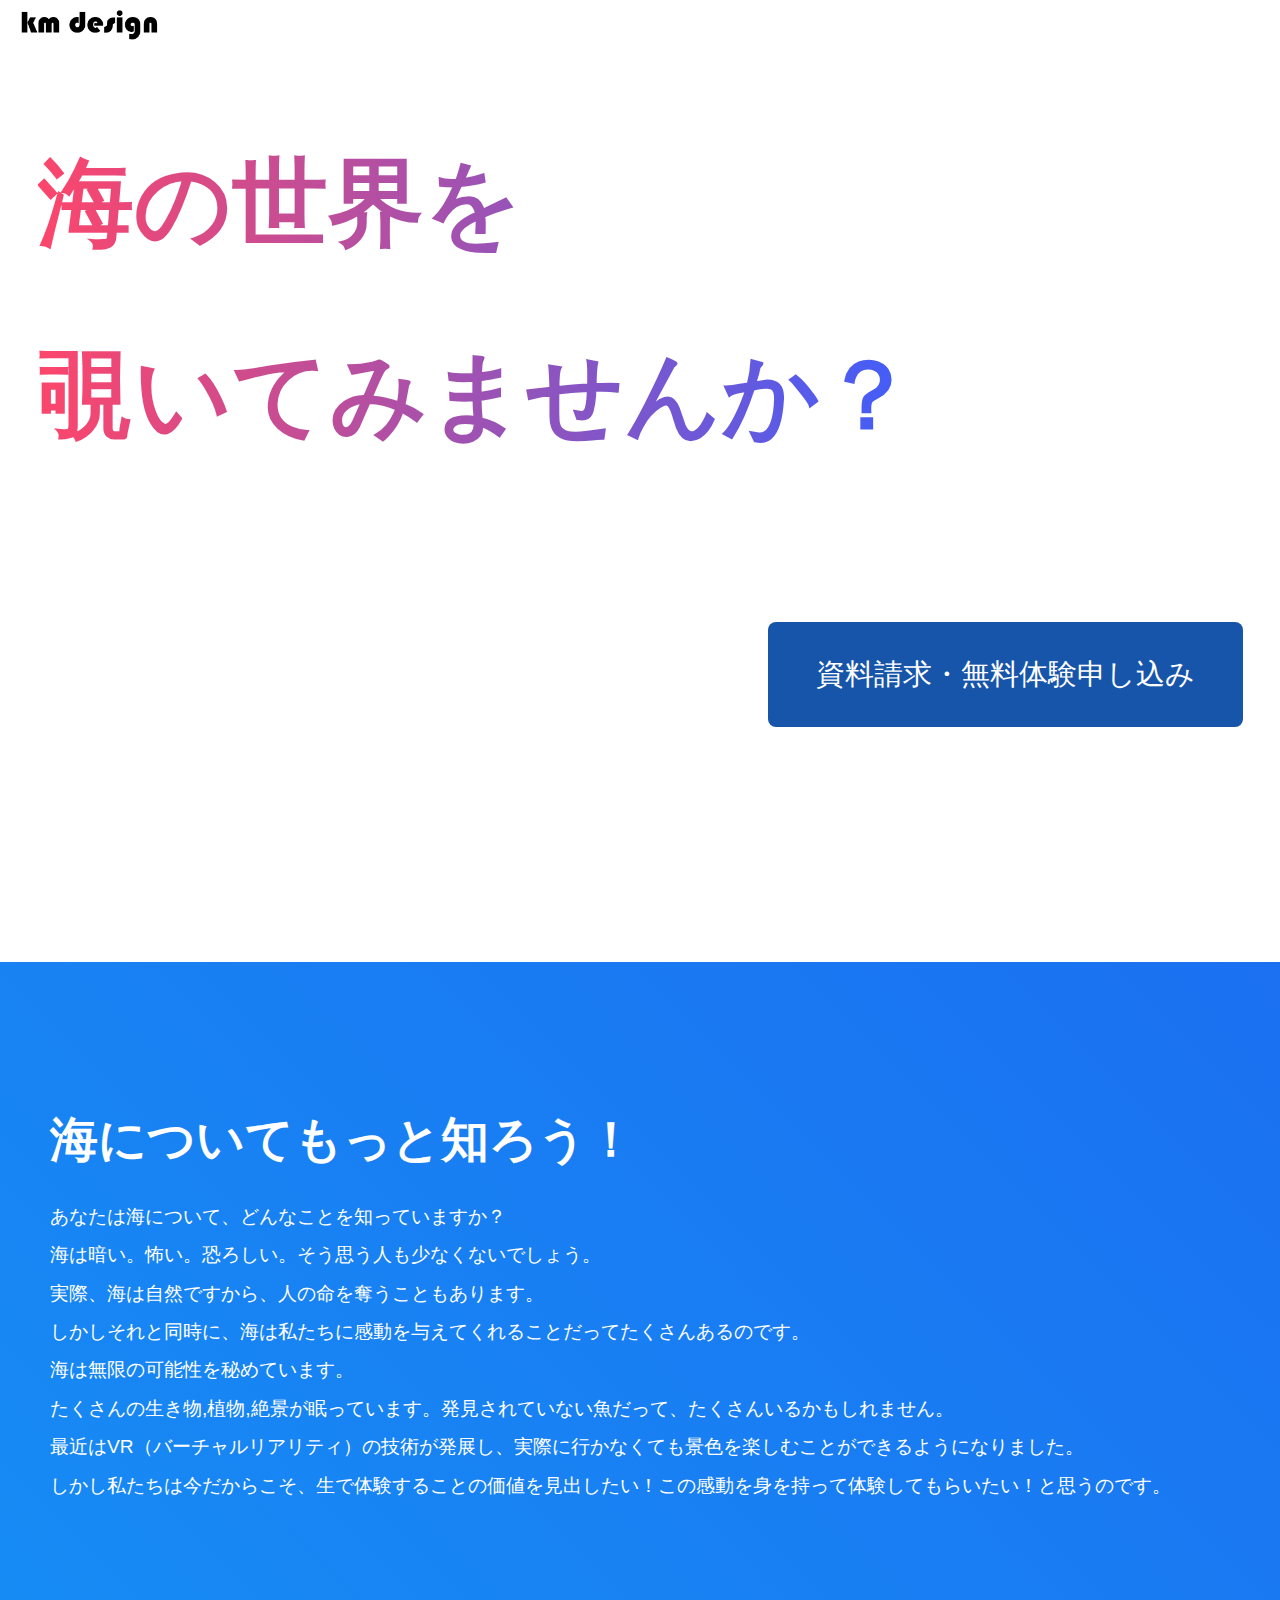
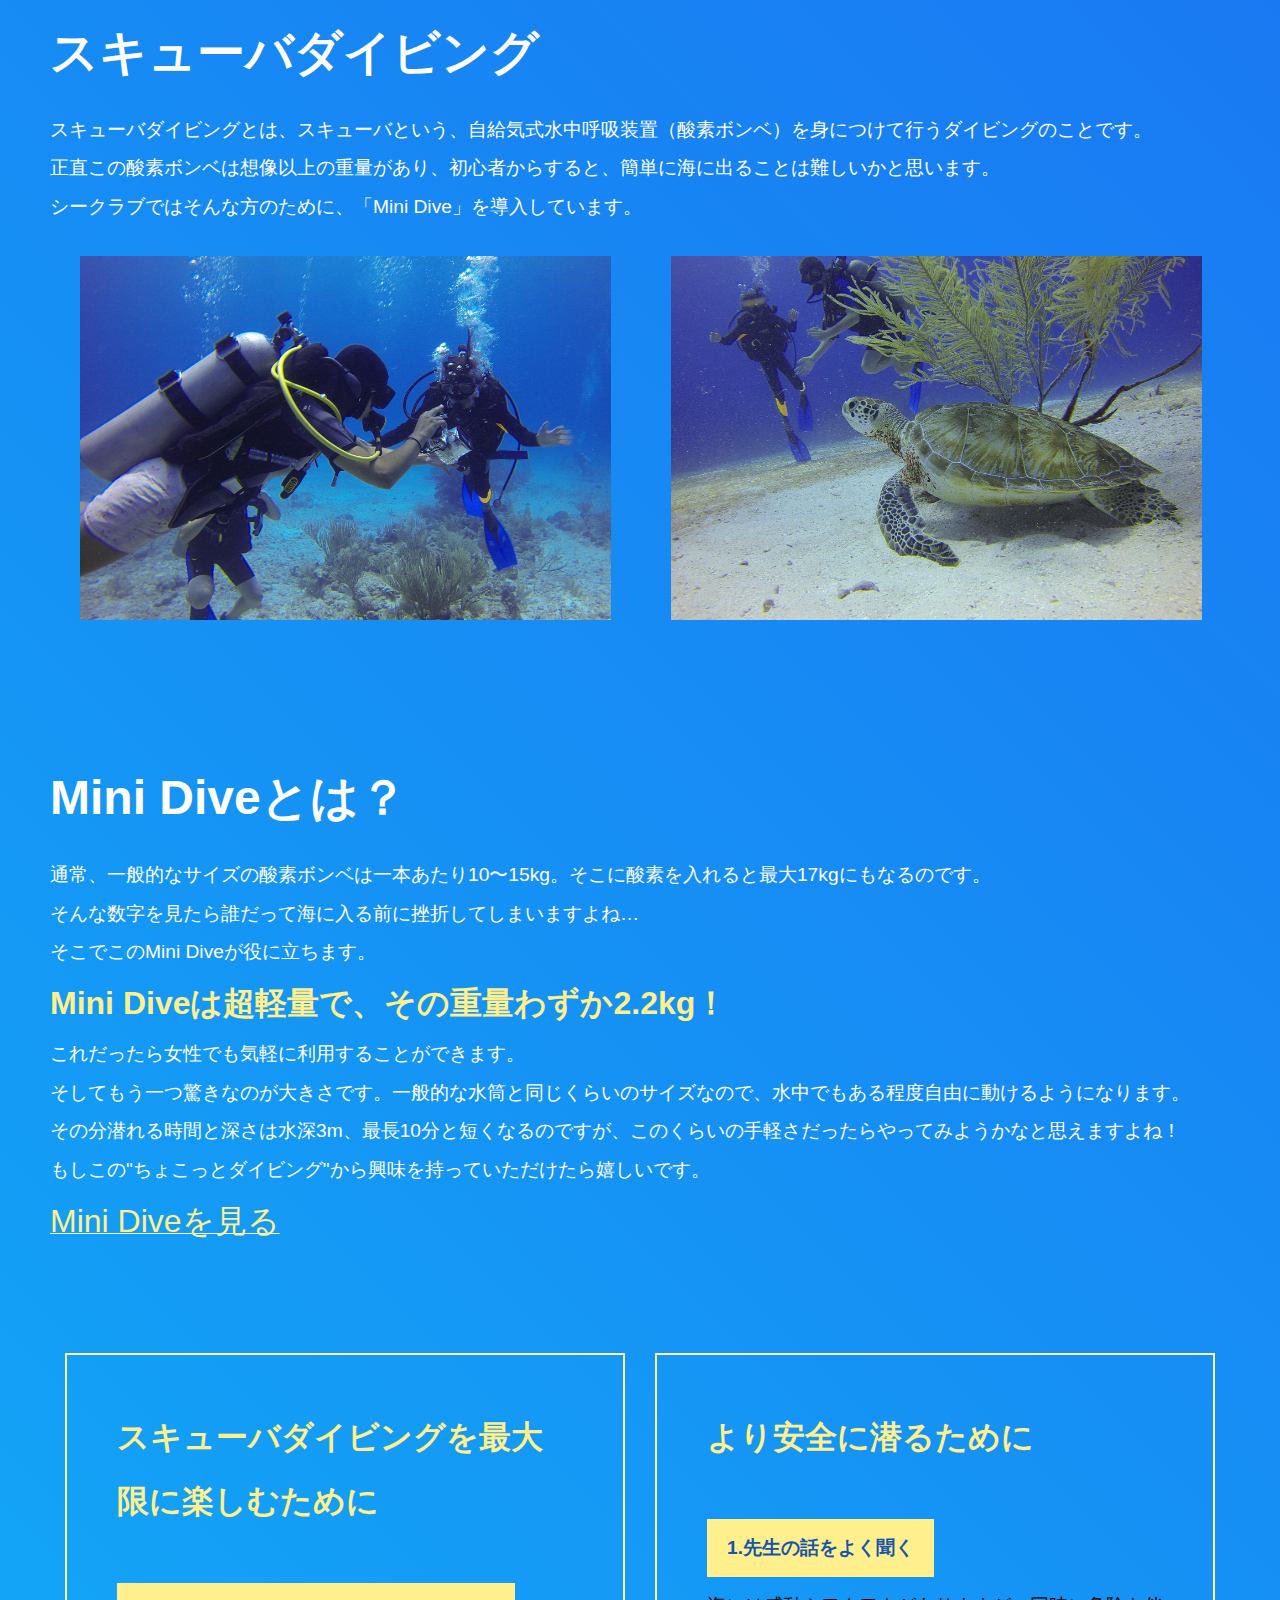
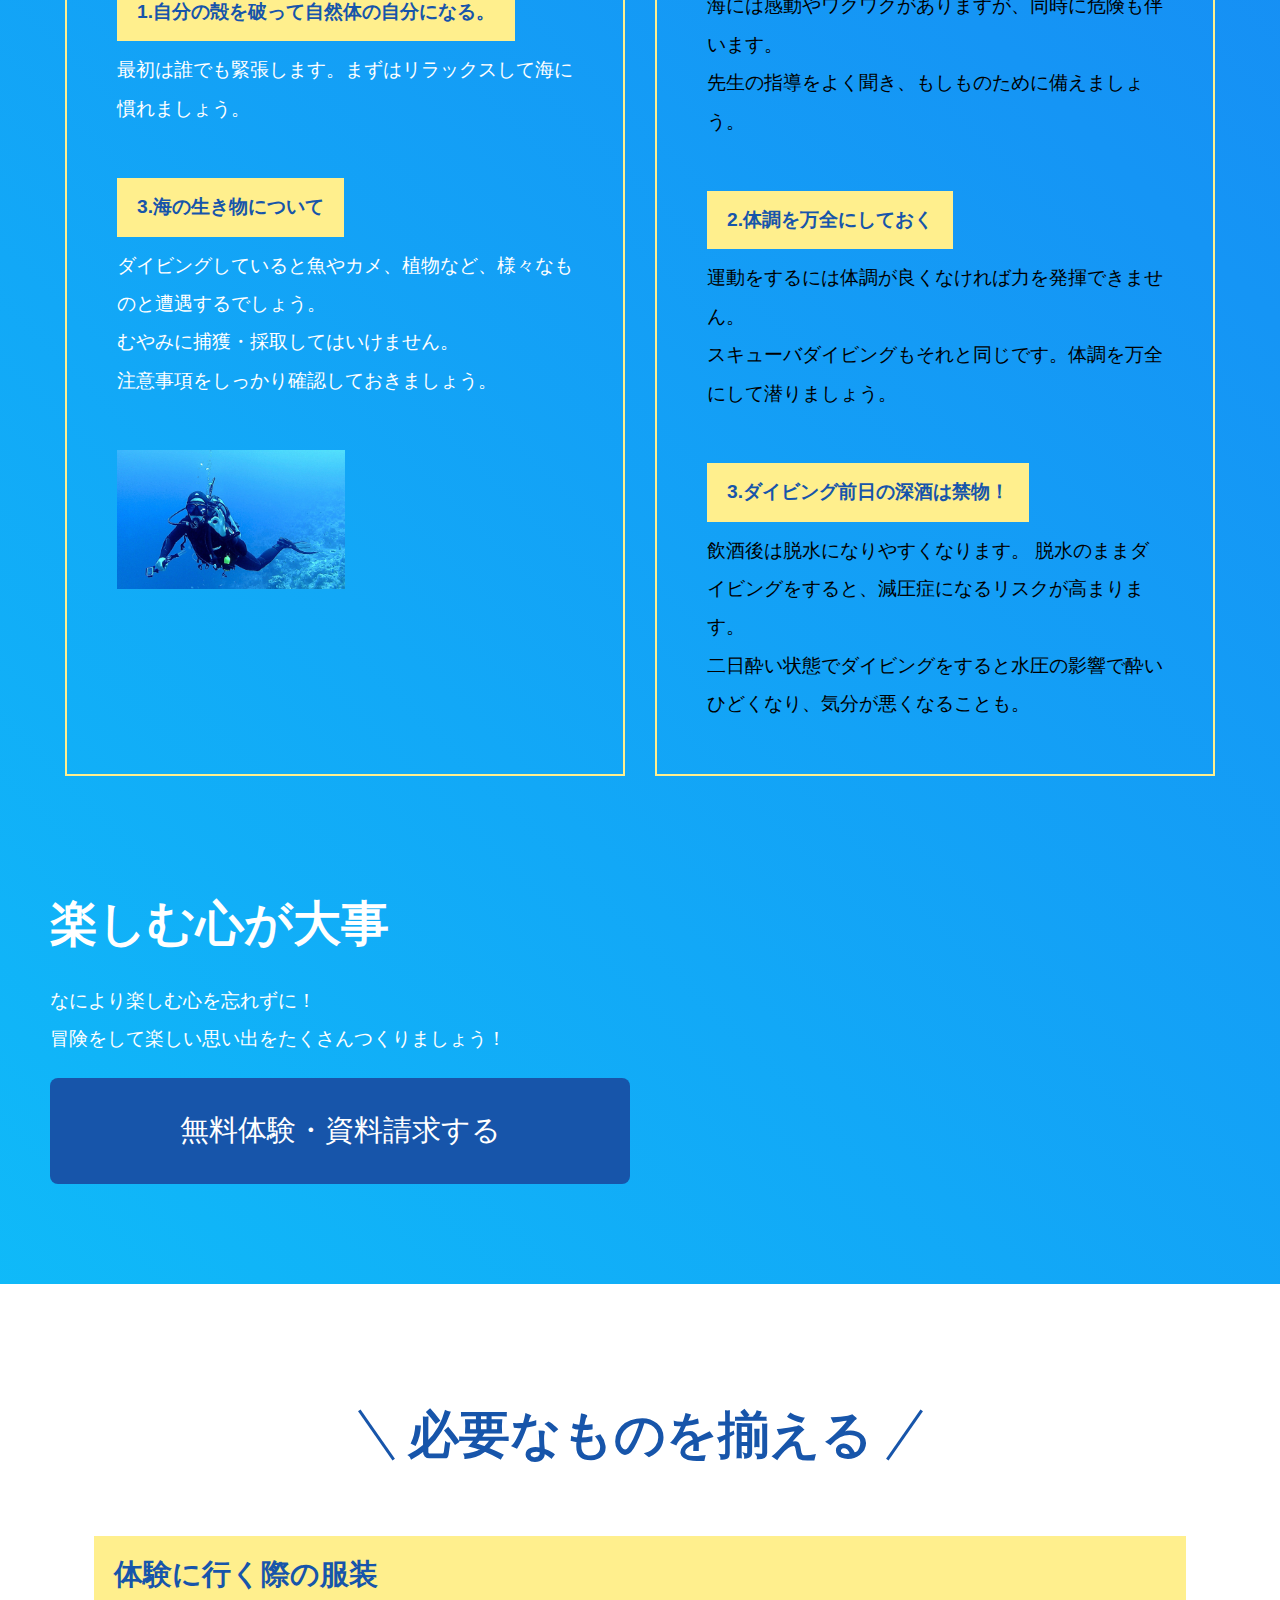
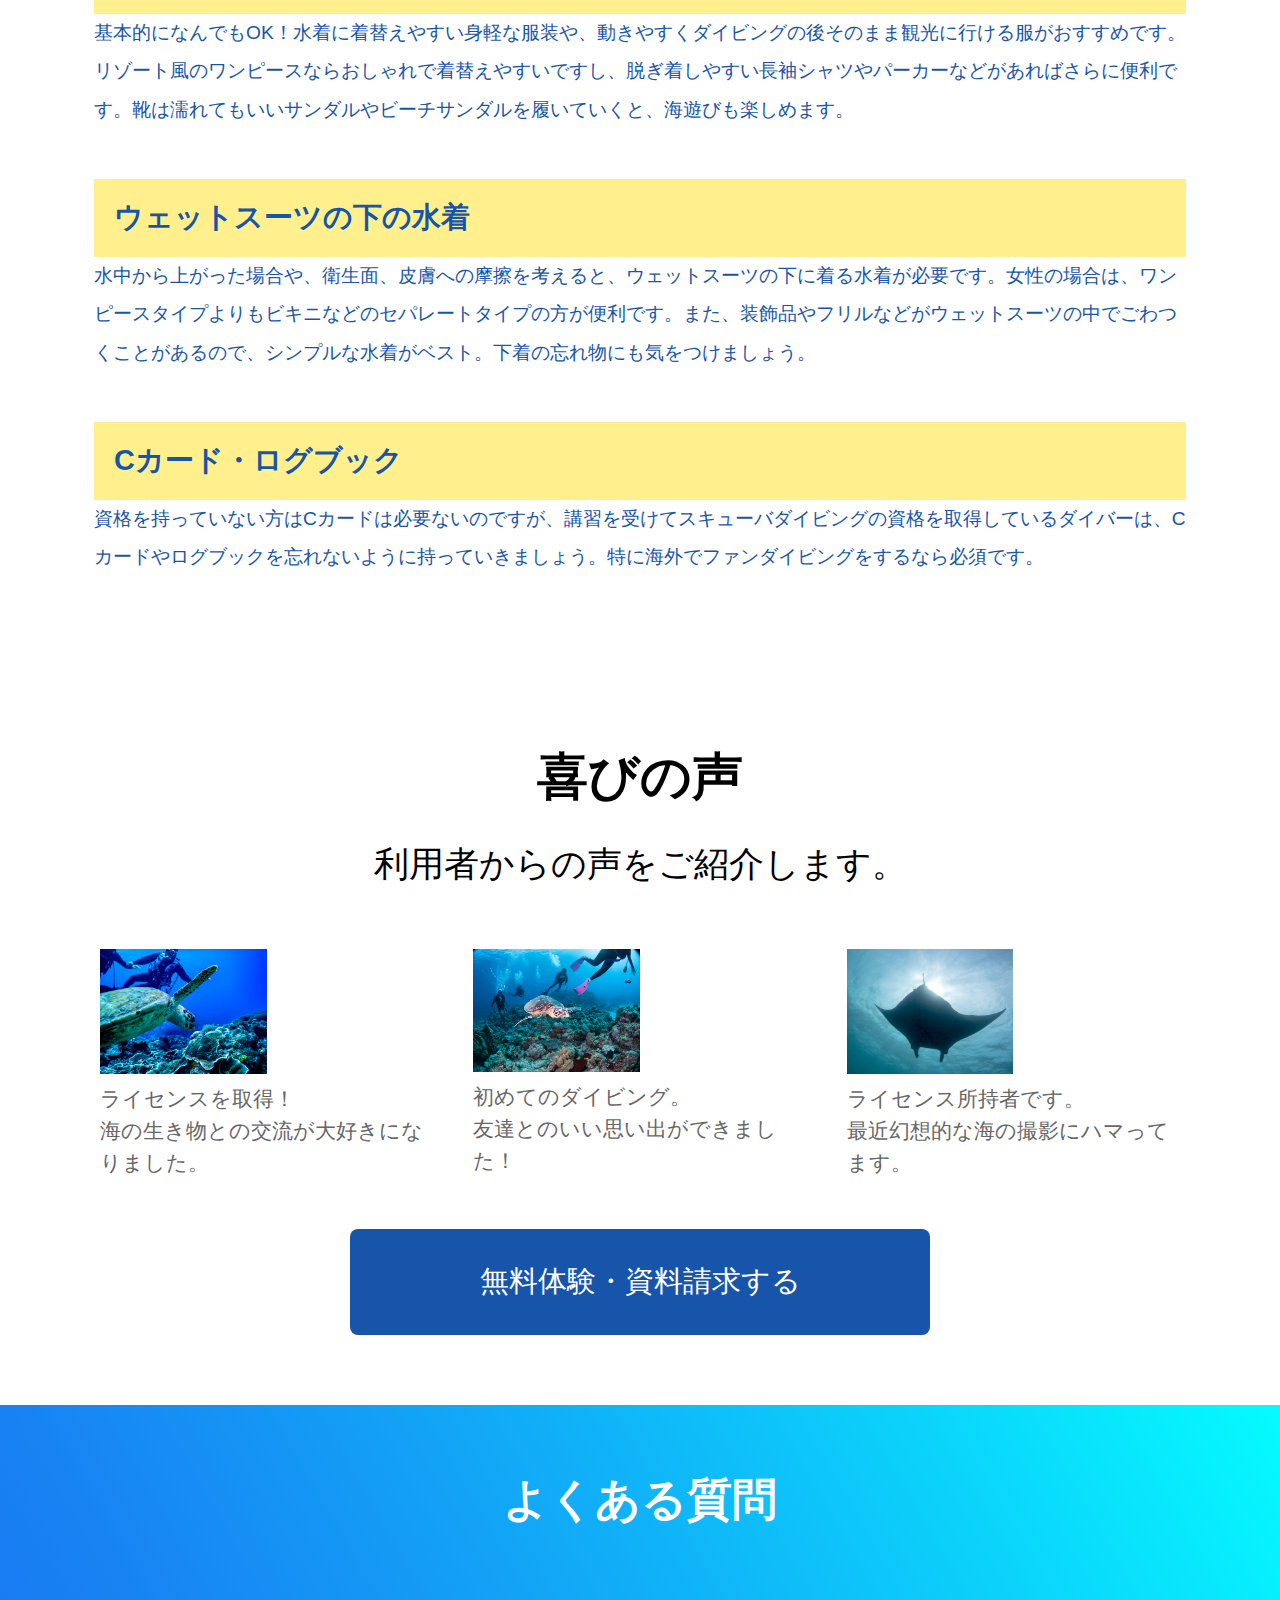
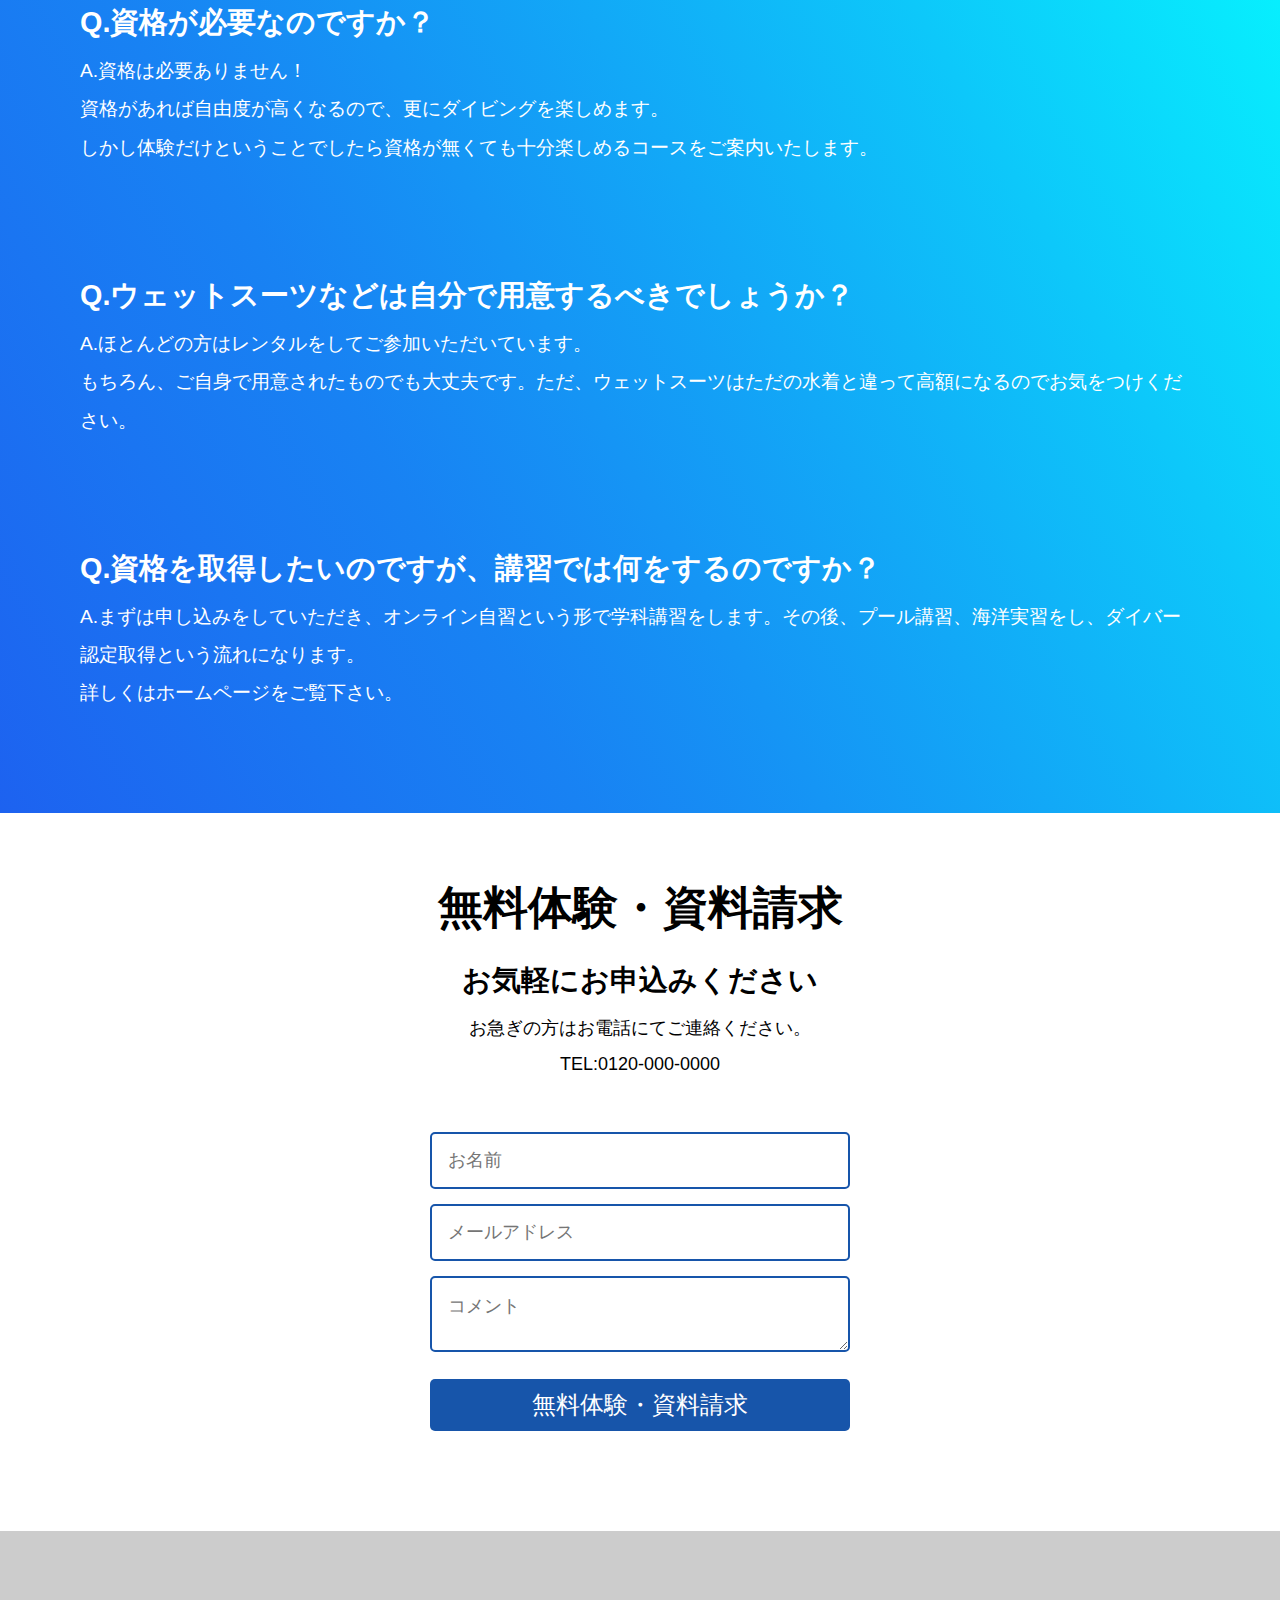
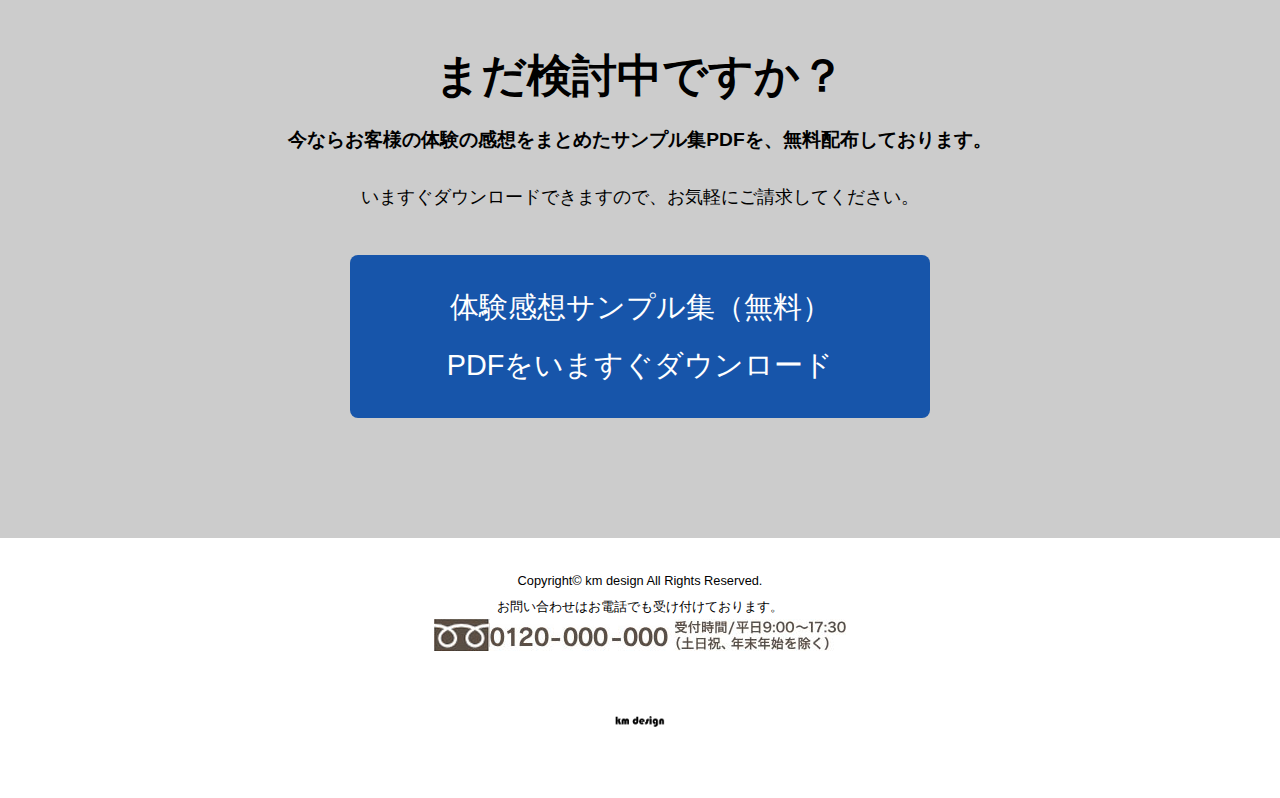
==== lp_diving/index.html @ b48b62e7 "Add files via upload" ====
<!doctype html>
<html>
<head>
<meta charset="UTF-8">
<title>スキューバダイビングを始めるならシークラブ</title>
<meta name="viewport" content="width=device-width, initial-scale=1">
<meta name="description" content="スキューバダイビングを始めるならシークラブ">
<link href="style.css" rel="stylesheet" type="text/css">
</head>

<body>
<div id="container">

<header>
	<h1 id="logo"><a href="#"><img src="images/logo.png" alt="km design"></a></h1>
</header>

<main>
	<section>
		<div class="hero">
			<div class="heroT">海の世界を<br>覗いてみませんか？</div>
			<div class="heroT_2">
				<div class="btnContactArea">
					<a href="#cta" class="btn_blue"><span class="bl__text">資料請求・無料体験申し込み</span></a>
				</div>
			</div>
			<div class="heroMov">
				<video src="images/Ocean - 74888.mp4" muted autoplay loop playsinline></video>
			</div>
		</div>
	</section>

	<section>
		<div class="problem">
			<h2>海についてもっと知ろう！</h2>
			<p>あなたは海について、どんなことを知っていますか？<br>
			海は暗い。怖い。恐ろしい。そう思う人も少なくないでしょう。<br>
			実際、海は自然ですから、人の命を奪うこともあります。<br>
			しかしそれと同時に、海は私たちに感動を与えてくれることだってたくさんあるのです。<br>
			海は無限の可能性を秘めています。<br>
			たくさんの生き物,植物,絶景が眠っています。発見されていない魚だって、たくさんいるかもしれません。<br>
			最近はVR（バーチャルリアリティ）の技術が発展し、実際に行かなくても景色を楽しむことができるようになりました。<br>
			しかし私たちは今だからこそ、生で体験することの価値を見出したい！この感動を身を持って体験してもらいたい！と思うのです。</p>

			<h3>スキューバダイビング</h3>
			<p>スキューバダイビングとは、スキューバという、自給気式水中呼吸装置（酸素ボンベ）を身につけて行うダイビングのことです。<br>
			正直この酸素ボンベは想像以上の重量があり、初心者からすると、簡単に海に出ることは難しいかと思います。<br>
			シークラブではそんな方のために、「Mini Dive」を導入しています。</p>
			<div class="ai">
				<img src="images/scuba-diving-g6f3c5688c_1920.jpg">
				<img src="images/turtle-g5798df436_1920.jpg">
			</div>

			<h3>Mini Diveとは？</h3>
			<p>通常、一般的なサイズの酸素ボンベは一本あたり10〜15kg。そこに酸素を入れると最大17kgにもなるのです。<br>
			そんな数字を見たら誰だって海に入る前に挫折してしまいますよね…<br>
			そこでこのMini Diveが役に立ちます。</p>
			<h4>Mini Diveは超軽量で、その重量わずか2.2kg！</h4>
			<p>これだったら女性でも気軽に利用することができます。<br>
			そしてもう一つ驚きなのが大きさです。一般的な水筒と同じくらいのサイズなので、水中でもある程度自由に動けるようになります。<br>
			その分潜れる時間と深さは水深3m、最長10分と短くなるのですが、このくらいの手軽さだったらやってみようかなと思えますよね！<br>
			もしこの"ちょこっとダイビング"から興味を持っていただけたら嬉しいです。</p>

			<span class="under"><a href="https://www.minidive.com/en/" class="btn_minidive">Mini Diveを見る</a></span>

			<div class="yesnoRow">
				<div class="yesnoBox">
					<h4>スキューバダイビングを最大限に楽しむために</h4>
					<h5>1.自分の殻を破って自然体の自分になる。</h5>
					<p>最初は誰でも緊張します。まずはリラックスして海に慣れましょう。</p>
					<h5>3.海の生き物について</h5>
					<p>ダイビングしていると魚やカメ、植物など、様々なものと遭遇するでしょう。<br>むやみに捕獲・採取してはいけません。<br>注意事項をしっかり確認しておきましょう。</p>
					<img src="images/dive-g25513e3ee_1280.jpg" alt="diving03">
				</div>
				<div class="yesnoBox yes">
					<h4>より安全に潜るために</h4>
					<h5>1.先生の話をよく聞く</h5>
					<p>海には感動やワクワクがありますが、同時に危険も伴います。<br>先生の指導をよく聞き、もしものために備えましょう。</p>
					<h5>2.体調を万全にしておく</h5>
					<p>運動をするには体調が良くなければ力を発揮できません。<br>スキューバダイビングもそれと同じです。体調を万全にして潜りましょう。</p>
					<h5>3.ダイビング前日の深酒は禁物！</h5>
					<p>飲酒後は脱水になりやすくなります。 脱水のままダイビングをすると、減圧症になるリスクが高まります。<br>二日酔い状態でダイビングをすると水圧の影響で酔いひどくなり、気分が悪くなることも。</p>
				</div>
			</div>

			<h3>楽しむ心が大事</h3>
			<p>なにより楽しむ心を忘れずに！<br>冒険をして楽しい思い出をたくさんつくりましょう！</p>
			<div class="btnContactArea">
				<a href="#cta" class="btn_blue"><span class="bl__text">無料体験・資料請求する</span></a>
			</div>
		</div>
	</section>



	<section>
		<div class="howto">
			<h2>必要なものを揃える</h2>
			<dl>
				<dt>体験に行く際の服装</dt>
				<dd>基本的になんでもOK！水着に着替えやすい身軽な服装や、動きやすくダイビングの後そのまま観光に行ける服がおすすめです。リゾート風のワンピースならおしゃれで着替えやすいですし、脱ぎ着しやすい長袖シャツやパーカーなどがあればさらに便利です。靴は濡れてもいいサンダルやビーチサンダルを履いていくと、海遊びも楽しめます。</dd>
				<dt>ウェットスーツの下の水着</dt>
				<dd>水中から上がった場合や、衛生面、皮膚への摩擦を考えると、ウェットスーツの下に着る水着が必要です。女性の場合は、ワンピースタイプよりもビキニなどのセパレートタイプの方が便利です。また、装飾品やフリルなどがウェットスーツの中でごわつくことがあるので、シンプルな水着がベスト。下着の忘れ物にも気をつけましょう。</dd>
				<dt>Cカード・ログブック</dt>
				<dd>資格を持っていない方はCカードは必要ないのですが、講習を受けてスキューバダイビングの資格を取得しているダイバーは、Cカードやログブックを忘れないように持っていきましょう。特に海外でファンダイビングをするなら必須です。</dd>
			</dl>
		</div>
	</section>



	<section>
		<div class="works">
			<h2>喜びの声</h2>
			<p class="text-center">利用者からの声をご紹介します。</p>
			<div class="worksRow">
				<div class="worksBox">
					<a href="#" target="_blank"><img src="images/DSCN2498.jpg" alt=""><br>ライセンスを取得！<br>海の生き物との交流が大好きになりました。</a>
				</div>
				<div class="worksBox">
					<a href="#" target="_blank"><img src="images/23479151_s.jpg" alt=""><br>初めてのダイビング。<br>友達とのいい思い出ができました！</a>
				</div>
				<div class="worksBox">
					<a href="#" target="_blank"><img src="images/P4202562.jpg" alt=""><br>ライセンス所持者です。<br>最近幻想的な海の撮影にハマってます。</a>
				</div>
			</div>
			<div class="btnContactArea">
				<a href="#cta" class="btn_blue m-auto"><span class="bl__text">無料体験・資料請求する</span></a>
			</div>
		</div>
	</section>



	<section>
		<div class="faq">
			<h2>よくある質問</h2>
			<div class="faqList">
				<div class="faqTitle">Q.資格が必要なのですか？</div>
				<div class="faqDetail">A.資格は必要ありません！<br>資格があれば自由度が高くなるので、更にダイビングを楽しめます。<br>しかし体験だけということでしたら資格が無くても十分楽しめるコースをご案内いたします。</div>
			</div>
			<div class="faqList">
				<div class="faqTitle">Q.ウェットスーツなどは自分で用意するべきでしょうか？</div>
				<div class="faqDetail">A.ほとんどの方はレンタルをしてご参加いただいています。<br>もちろん、ご自身で用意されたものでも大丈夫です。ただ、ウェットスーツはただの水着と違って高額になるのでお気をつけください。</div>
			</div>
			<div class="faqList">
				<div class="faqTitle">Q.資格を取得したいのですが、講習では何をするのですか？</div>
				<div class="faqDetail">A.まずは申し込みをしていただき、オンライン自習という形で学科講習をします。その後、プール講習、海洋実習をし、ダイバー認定取得という流れになります。<br>詳しくはホームページをご覧下さい。</div>
			</div>
		</div>
	</section>



	<section id="cta">
		<div class="cta">
			<h2>無料体験・資料請求</h2>
			<h3>お気軽にお申込みください</h3>
			<p>お急ぎの方はお電話にてご連絡ください。<br>TEL:0120-000-0000</p>
			<form>
				<input name="name" type="text" class="feedback-input" placeholder="お名前">
				<input name="email" type="text" class="feedback-input" placeholder="メールアドレス">
				<textarea name="text" class="feedback-input" placeholder="コメント"></textarea>
				<input type="submit" value="無料体験・資料請求">
			</form>
		</div>
	</section>



	<section>
		<div class="download">
			<h2>まだ検討中ですか？</h2>
			<h3>今ならお客様の体験の感想をまとめたサンプル集PDFを、無料配布しております。</h3>
			<p>いますぐダウンロードできますので、お気軽にご請求してください。</p>
			<div class="btnContactArea">
				<a href="#cta" class="btn_blue m-auto"><span class="bl__text">体験感想サンプル集（無料）<br>PDFをいますぐダウンロード</span></a>
			</div>
		</div>
	</section>
</main>



<footer>
	<small>Copyright&copy; km design All Rights Reserved.</small>
	<br>お問い合わせはお電話でも受け付けております。
	<div><img src="images/footer_tel.jpg" alt="telephone"></div>
	<div class="footer-logo"><a href="#"><img src="images/logo.png" alt="km design"></a></div>
</footer>
</div>
</body>
</html>
---- lp_diving/style.css ----
@charset "UTF-8";
*{
	box-sizing:border-box;
	margin:0px;
	padding:0px;
	font-size:100%;
}

body{
	margin:0px;
	padding:0px;
	color:#000;
	font-family:"游ゴシック Medium", "Yu Gothic Medium", "游ゴシック体", YuGothic, "ヒラギノ角ゴ Pro W3", "Hiragino Kaku Gothic Pro", "メイリオ", Meiryo, "MS Pゴシック", "MS PGothic", sans-serif;
	font-size:18px;
	line-height:2;
}

img{
	border:none;
	max-width:50%;
	height:auto;
}
a{
	color:#666;
	text-decoration:none;
	transition:0.3s;
}
.text-center{
	text-align:center;
}
.text-right{
	text-align:right;
}
.text-left{
	text-align:left;
}
.m-auto{
	margin:auto;
}
#container{
	max-width:1400px;
	margin:0 auto;
	padding:0;
}
header{
	padding:10px 20px;
}
header #logo img{
	width:140px;
}
footer{
	text-align:center;
	padding:30px 0px 10px;
	font-size:0.8rem;
}
footer .footer-logo{
	width:100px;
	margin:50px auto;
}

/*スマホ用の調整*/
@media screen and (max-width:767px){
	#container{width:auto;}
	footer{text-align:center; padding:10px;}
	.break-sm{display:block;}
}


/*トップの動画と文字*/
.hero{
	position:relative;
	height:100vh;
}
.hero::before{
	position:absolute;
	content:"";
	background:rgba(0,0,0,0);
	top:0;
	right:0;
}
.heroT{
	position:absolute;
	top:5%;
	left:3%;
	font-size:6rem;
	font-weight:bold;/*太字*/
	display: inline-block;
	/*背景にグラデ*/
	background: #fc466b;
	background: -webkit-linear-gradient(to right, #fc466b, #3f5efb);
	background: linear-gradient(to right, #fc466b, #3f5efb);
	/*背景を文字の形に切り取り*/
	-webkit-background-clip: text;
	/*文字を透過*/
	-webkit-text-fill-color: transparent;
}
.heroT_2{
	position:absolute;
	top:60%;
	left:60%;
}
.heroMov{
	position:absolute;
	width:100%;
	height:100%;
	overflow:hidden;
	z-index:-1;
}
.heroMov video{
	position:absolute;
	min-width:100%;
	min-height:100%;
	top:50%;
	left:50%;
	transform:translate(-50%,-50%);
}

/*スマホ用の調整*/
@media screen and (max-width:767px){
	.mainLayer{height:auto;}
	.mainLayer .layer-txt{font-size:2.2rem; padding:40px 10px;}
	.mainLayer .layer-bg{width:auto; height:460px; position:initial;}
	.btnContactArea2 a.btn_black{max-width:100%; padding:1.5rem 1.2rem;}
	.btnContactArea2 a.btn_black span.top__text{font-size:1.2rem;}
}

.problem{
	background: linear-gradient(45deg, #05FBFF,40%, #1D62F0);/*角度70,青の単色グラデーション　(0degは垂直,90degは水平)*/
	background-size: 180% 180%;/*見えてる範囲より大きいサイズのグラデーション背景にして、*/
	animation: bggradient 4s ease infinite;/*背景の位置をずらすことで色を変化させる*/
	font-size:1.2rem;
	color:#fff;
	padding:80px 50px;
}
@keyframes bggradient{
	0% {
		background-position: 0% 50%;
	}
	50% {
		background-position: 100% 50%;
	}
	100% {
		background-position: 0% 50%;
	}
}

.btn_minidive{
	font-size:2rem;
	color:#FFEF8D;
	margin-top:100px;
}
.under{
	text-decoration: underline;
}

.problem h2{
	font-size:3rem;
	font-weight:bold;
	margin-top:50px;
	margin-bottom:10px;
}
.problem h3{
	font-size:3rem;
	font-weight:bold;
	margin-top:100px;
	margin-bottom:10px;
}
.problem h4{
	font-size:2rem;
	font-weight:bold;
	color:#FFEF8D;
}
.problem h5{
	font-size:1.2rem;
	font-weight:bold;
	color:#1755aa;
	background:#FFEF8D;
	display:inline-block;
	padding:10px 20px;
	margin-top:50px;
	margin-bottom:10px;
}
.ai{
	display:flex;
	width:90%;
} 
.ai img{
	margin:30px;
}
.problem .yesnoRow{
	display:flex;
	justify-content:space-between;
	margin-top:100px;
}
.problem .yesnoBox{
	width:50%;
	border:solid 2px #FFEF8D;
	padding:50px;
	margin:0 15px;
}
.problem .yes{
	color:#000;
	border:solid 2px #FFEF8D;
}
.problem .yes h4{
	color:#FFEF8D;
}
.problem .yes h5{
	background:#FFEF8D;
}
.yesnoBox img{
	margin-top:50px;
}
/*スマホ用の調節*/
@media screen and (max-width:767px){
	.problem{padding:50px 20px;}
	.problem h2{font-size:2.4rem; color:#ff0; line-height:1.2; margin-bottom:20px;}
	.problem h3{font-size:2.2rem; color:#ff0; line-height:1.2; margin-bottom:20px;}
	.problem img .ai{width:30%;}
	.problem .yesnoRow{display:block;}
	.problem .yesnoBox{width:100%; padding:20px; margin:0 0 50px 0;}
}

.howto{
	font-size:2.2rem;
	color:#1755aa;
	padding:50px 30px;
	margin:auto;
	width:90%;
}
.howto h2{
	font-size:3.2rem;
	font-weight:bold;
	display:flex;
	justify-content:center;
	align-items:center;
	margin:50px 0;
}
.howto h2::before, .howto h2::after{
	content:'';
	width:3px;
	height:60px;
	background:#1755aa;
}
.howto h2::before{
	margin-right:30px;
	transform:rotate(-35deg);
}
.howto h2::after{
	margin-left:30px;
	transform:rotate(35deg);
}
.howto dl{
	padding:0px 0px;
	margin-bottom:20px;
}
.howto dt{
	font-size:1.8rem;
	font-weight:bold;
	background:#FFEF8D;
	padding:10px 20px;
}
.howto dd{
	font-size:1.2rem;
	margin-bottom:50px;
}

/*スマホ用の調整*/
@media screen and (max-width:767px){
	.howto{padding:0; width:98%;}
	.howto h2{font-size:1.8rem; padding:20px 0;}
	.howto dt{font-size:1.4rem;}
	.howto dd{padding:20px;}
}

.works{
	font-size:2.2rem;
	color:#000;
	padding:50px 30px;
}
.works h2{
	font-size:3.2rem;
	font-weight:bold;
	text-align:center;
}
.works .worksRow{
	margin:50px;
	display:flex;
	justify-content:space-between;
}
.works .worksRow .worksBox{
	width:calc(100%/3);
	padding:0 20px;
	font-size:1.3rem;
	line-height:2rem;
}
.worksBox img{
	width:100%;
}
/*スマホ用の調整*/
@media screen and (max-width:767px){
	.works h2{font-size:2.2rem;}
	.works p{font-size:1.2rem;}
	.works .worksRow .worksBox{padding:0 5px;}
}

.faq{
	background: linear-gradient(60deg,#1D62F0,60%,#05FBFF);/*角度70,青の単色グラデーション　(0degは垂直,90degは水平)*/
	font-size:1.2rem;
	color:#fff;
	padding:50px 30px;
}
.faq h2{
	font-size:2.8rem;
	font-weight:bold;
	text-align:center;
}
.faqList{
	padding:50px;
}
.faq .faqTitle{
	font-size:1.8rem;
	font-weight:bold;
}
.faq .faqDetail{ }
/*スマホ用の調整*/
@media screen and (max-width:767px){
	.faq{padding:30px 20px;}
	.faq h2{font-size:2.2rem; color:#ff0;}
	.faqList{padding:0px 0px 50px 0px;}
}

.cta{
	padding:50px 30px;
}
.cta h2{
	font-size:2.8rem;
	font-weight:bold;
	text-align:center;
}
.cta h3{
	font-size:1.8rem;
	font-weight:bold;
	text-align:center;
}
.cta p{
	text-align:center;
}
.cta form{
	max-width:420px;
	margin:50px auto;
}
.cta .feedback-input{
	border-radius:5px;
	border:2px solid #1755aa;
	padding:16px;
	margin-bottom:15px;
	width:100%;
}
.cta .feedback-input:focus{
	border:2px solid #000;
}
.ct textarea{
	height:150px;
	line-height:150%;
	resize:vertical;
}
[type="submit"]{
	width:100%;
	background:#1755aa;
	border-radius:5px;
	border:0;
	cursor:pointer;
	color:#fff;
	font-size:24px;
	padding:10px 0px;
	transition:all 0.3s;
}
[type="submit"]:hover{
	background:#FFEF8D;
	color:#1755aa;
}
/*スマホ用の調整*/
@media screen and (max-width:767px){
	.cta{padding:30px 20px;}
	.cta h2{font-size:1.8rem;}
}

.download{
	background:#ccc;
	padding:100px 20px;
}
.download h2{
	font-size:2.8rem;
	font-weight:bold;
	text-align:center;
}
.download h3{
	font-size:1.2rem;
	font-weight:bold;
	text-align:center;
}
.download p{
	text-align:center;
	padding:20px;
}

/*スマホ用の調整*/
@media screen and (max-width:767px){
	.download{padding:50px 20px;}
	.download h2{font-size:1.8rem;}
	.download h3{text-align:left;}
	.download p{text-align:left;}
}

.btnContactArea{
	margin:20px 0;
}
.btnContactArea a.btn_blue{
	display:block;
	padding:1.5rem 3.0rem;
	border-radius:8px;
	transition:0.3s;
	max-width:580px;
	background:#1755aa;
}
.btnContactArea a.btn_blue span.bl__text{
	display:block;
	position:relative;
	text-align:center;
	color:#fff;
	font-size:1.8rem;
}
a.btn_blue:hover{
	background:#FFEF8D;
}
.btnContactArea a.btn_blue span.bl__text:hover{
	color:#1755aa;
}
/*スマホ用の調整*/
@media screen and (max-width:767px){
	.btnContactArea a.btn_blue{max-width:100%; padding:1.5rem 1.2rem;}
	.btnContactArea a.btn_blue span.bl__text{font-size:1.2rem;}
}
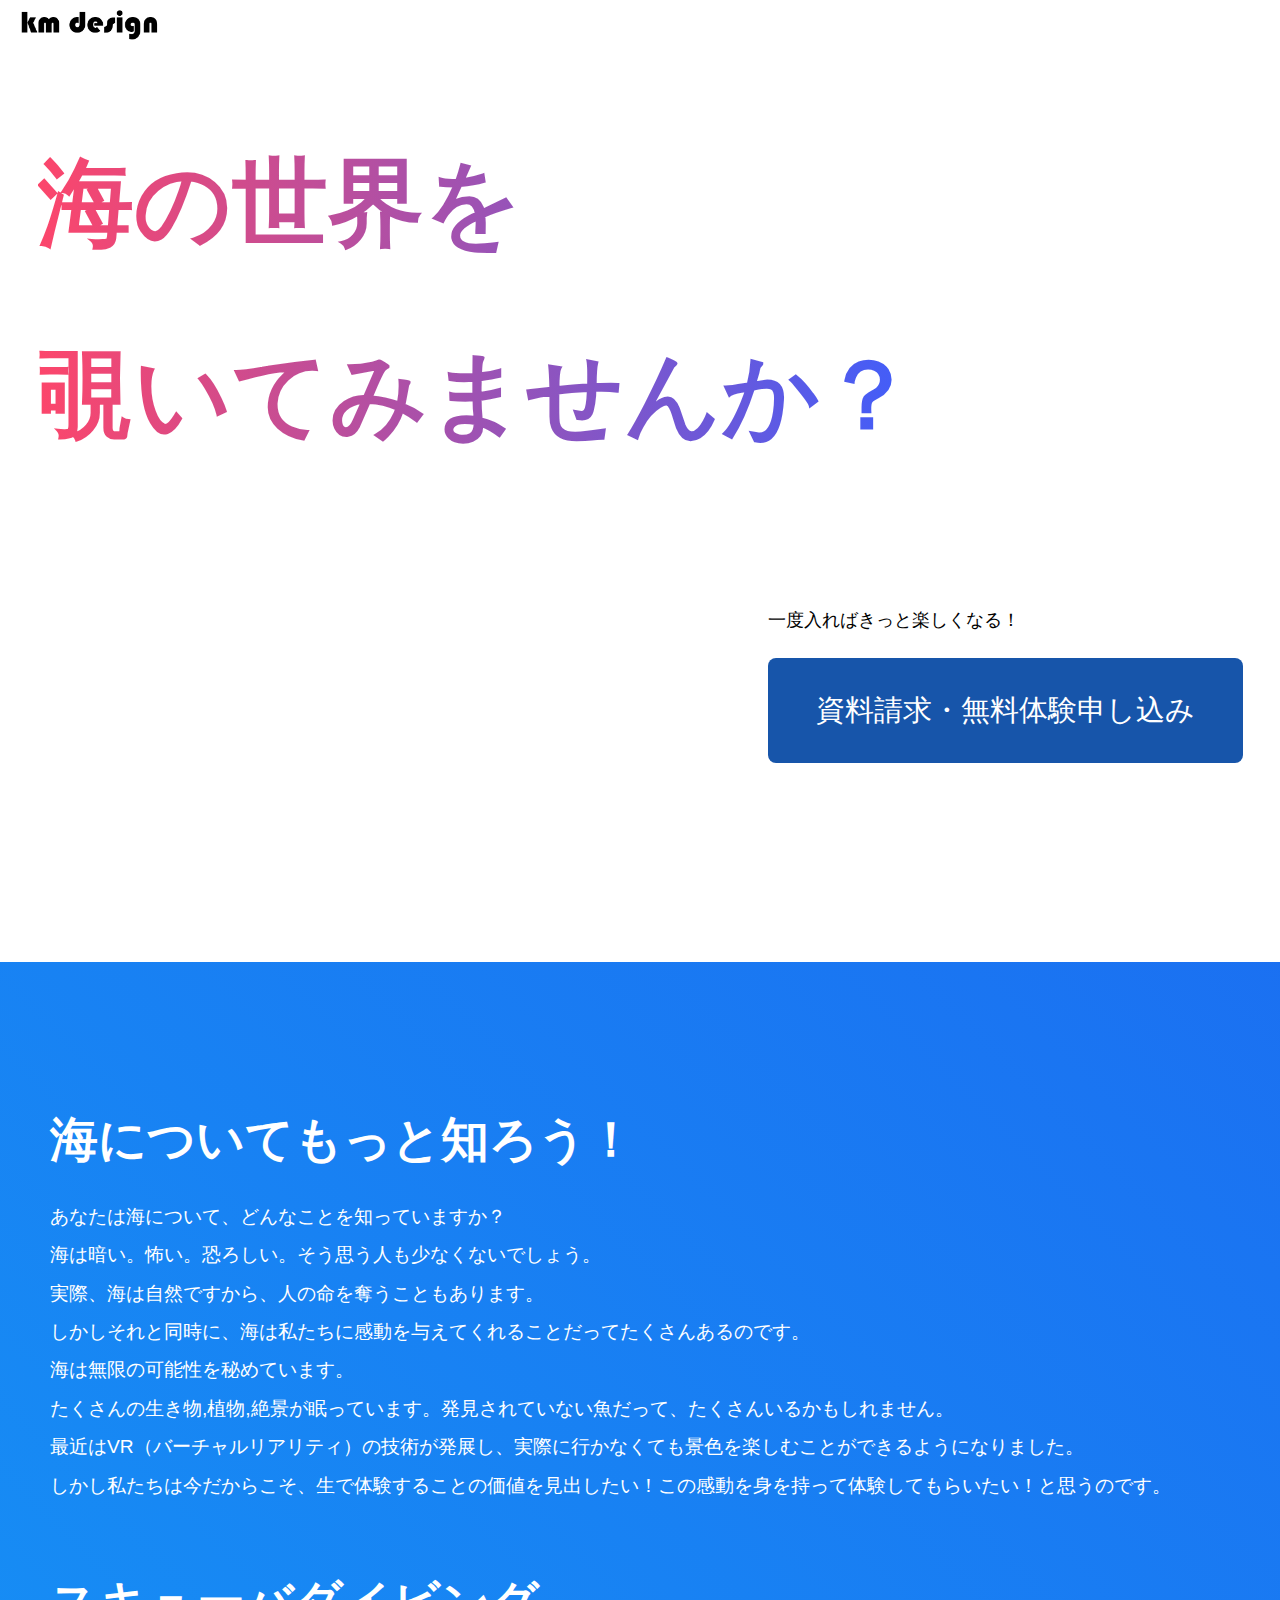
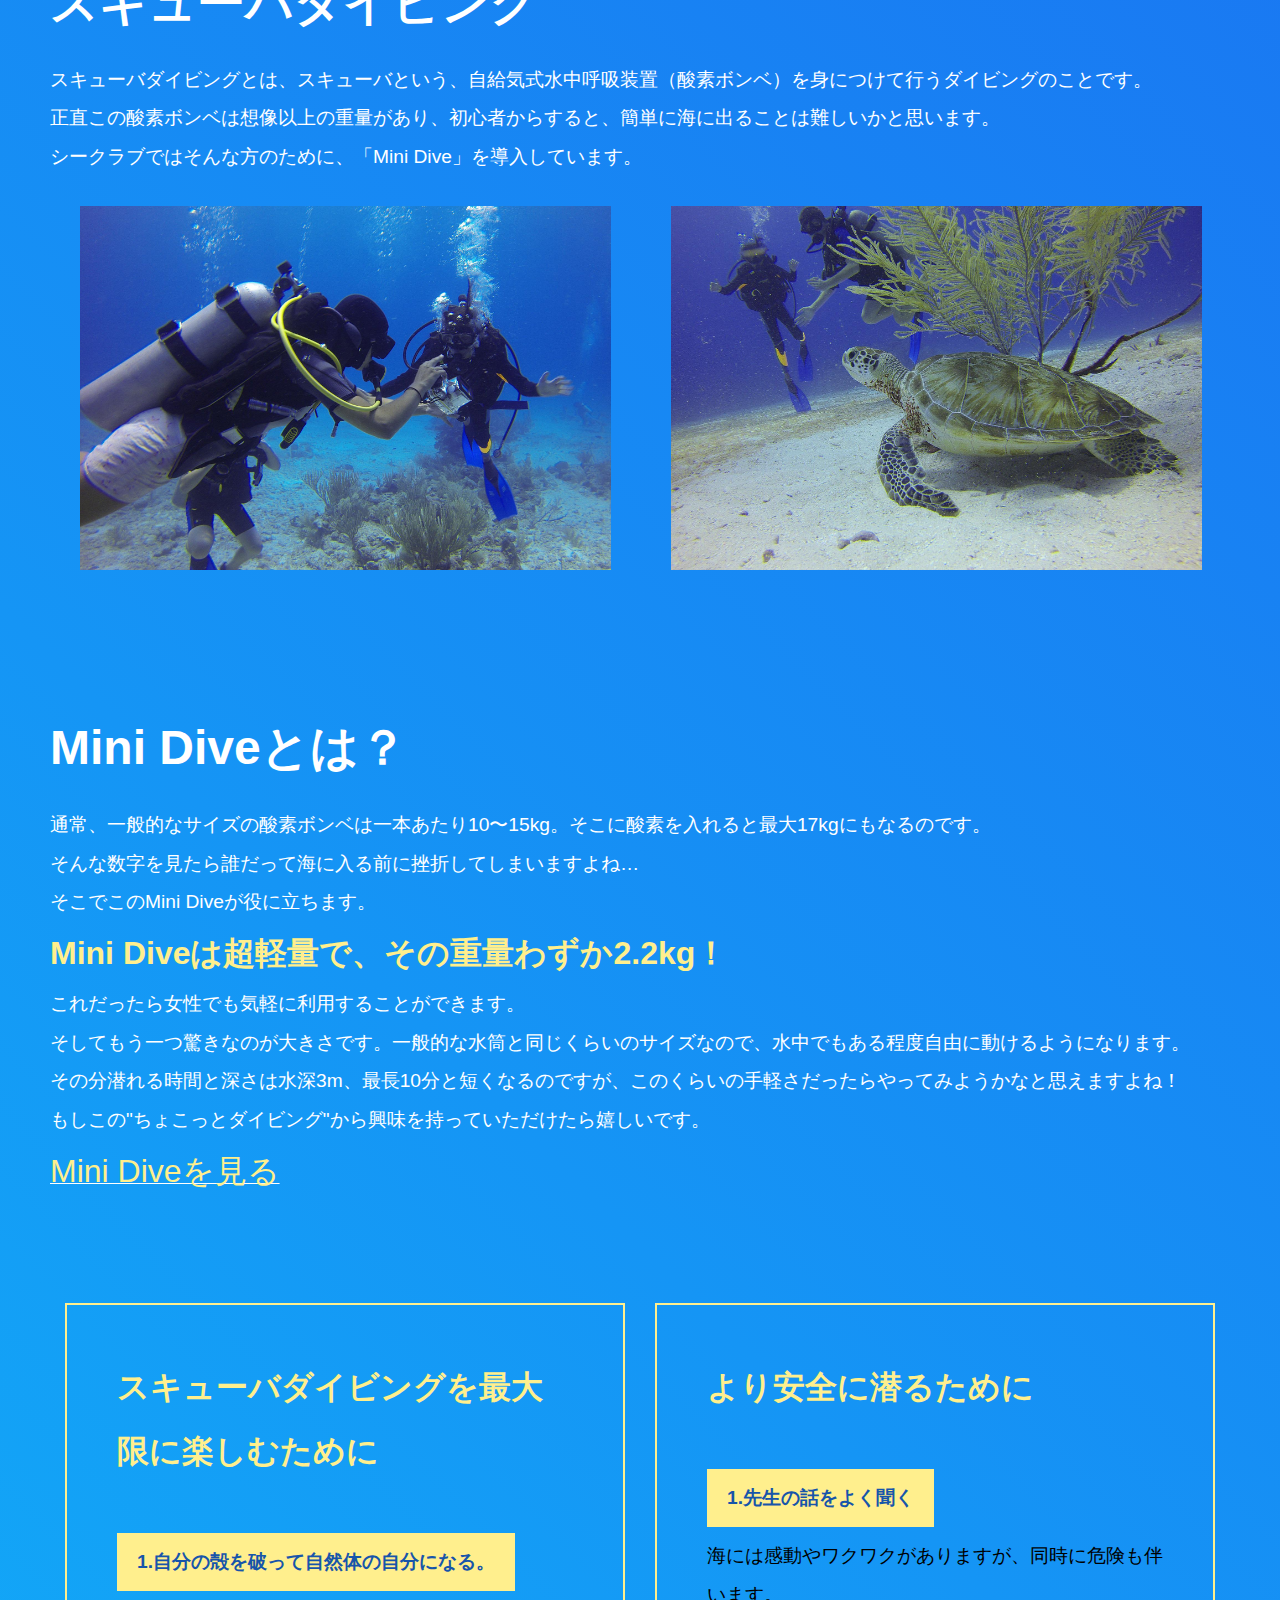
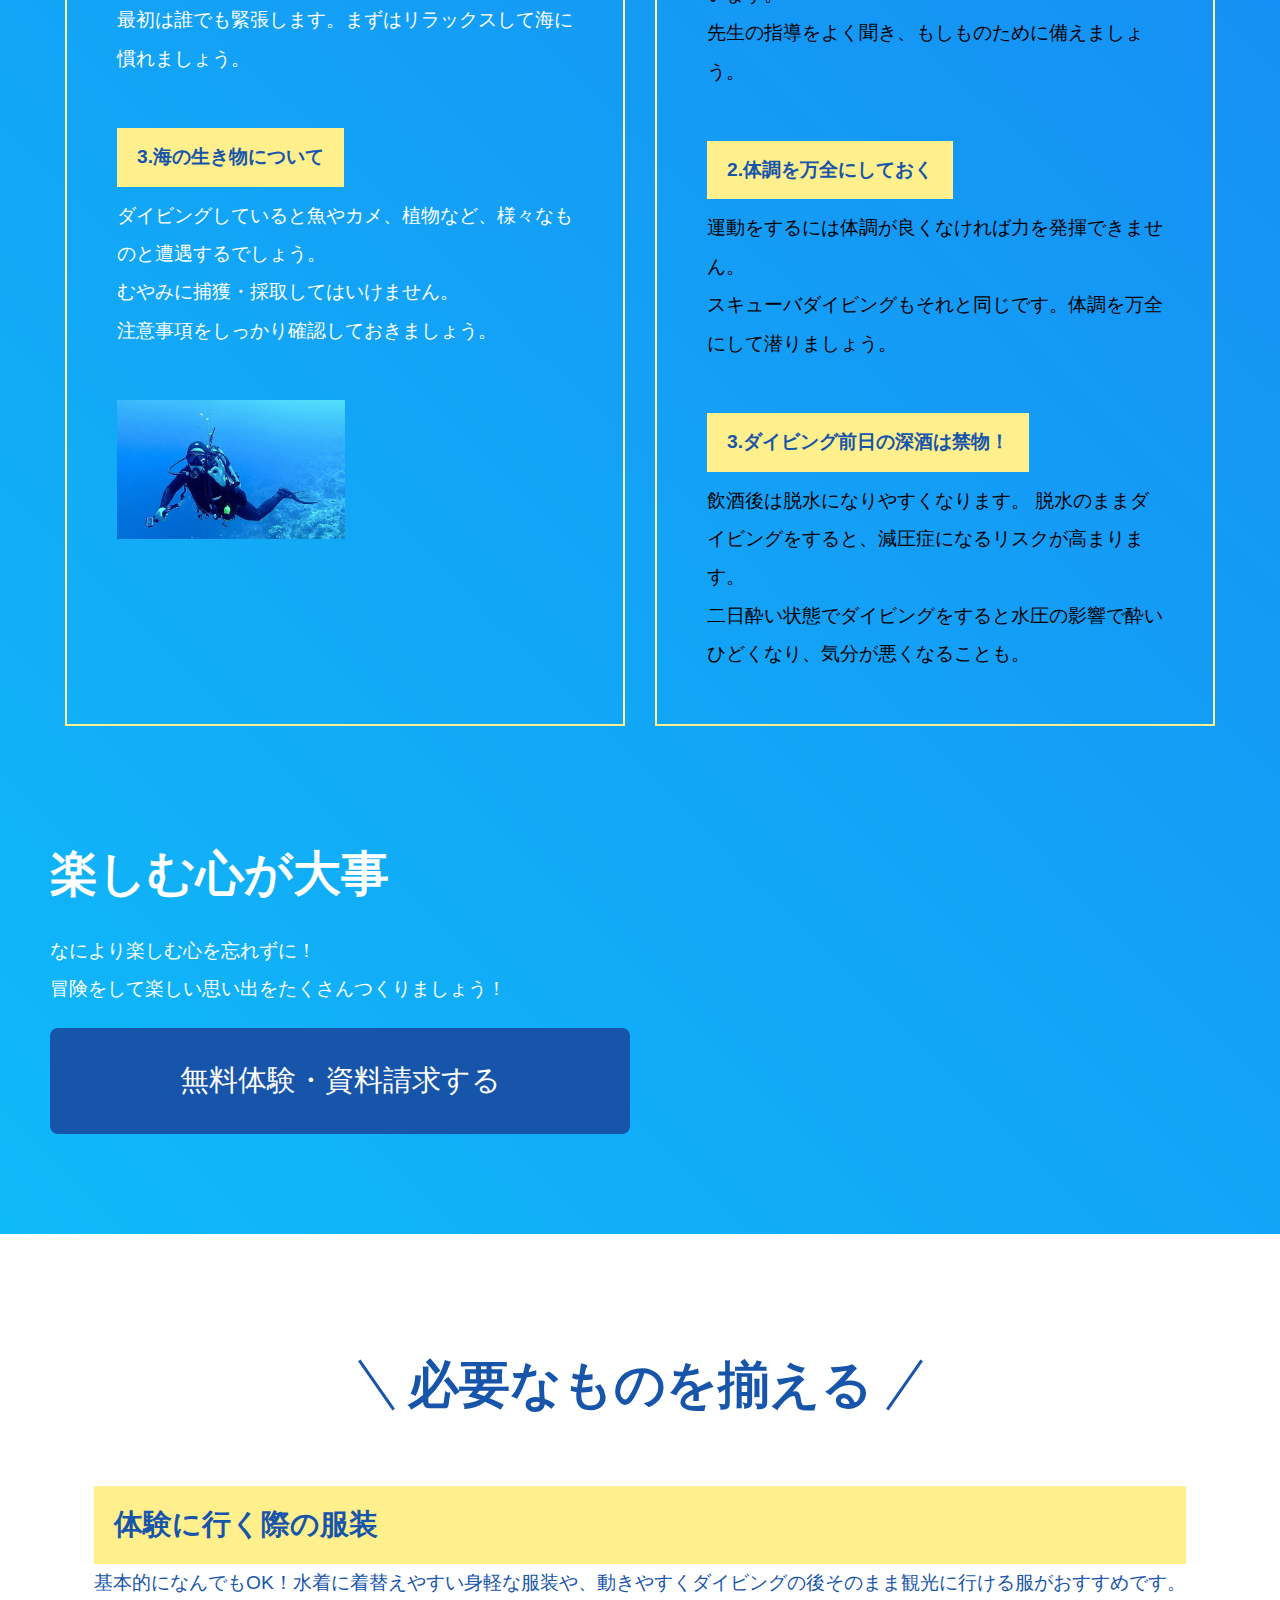
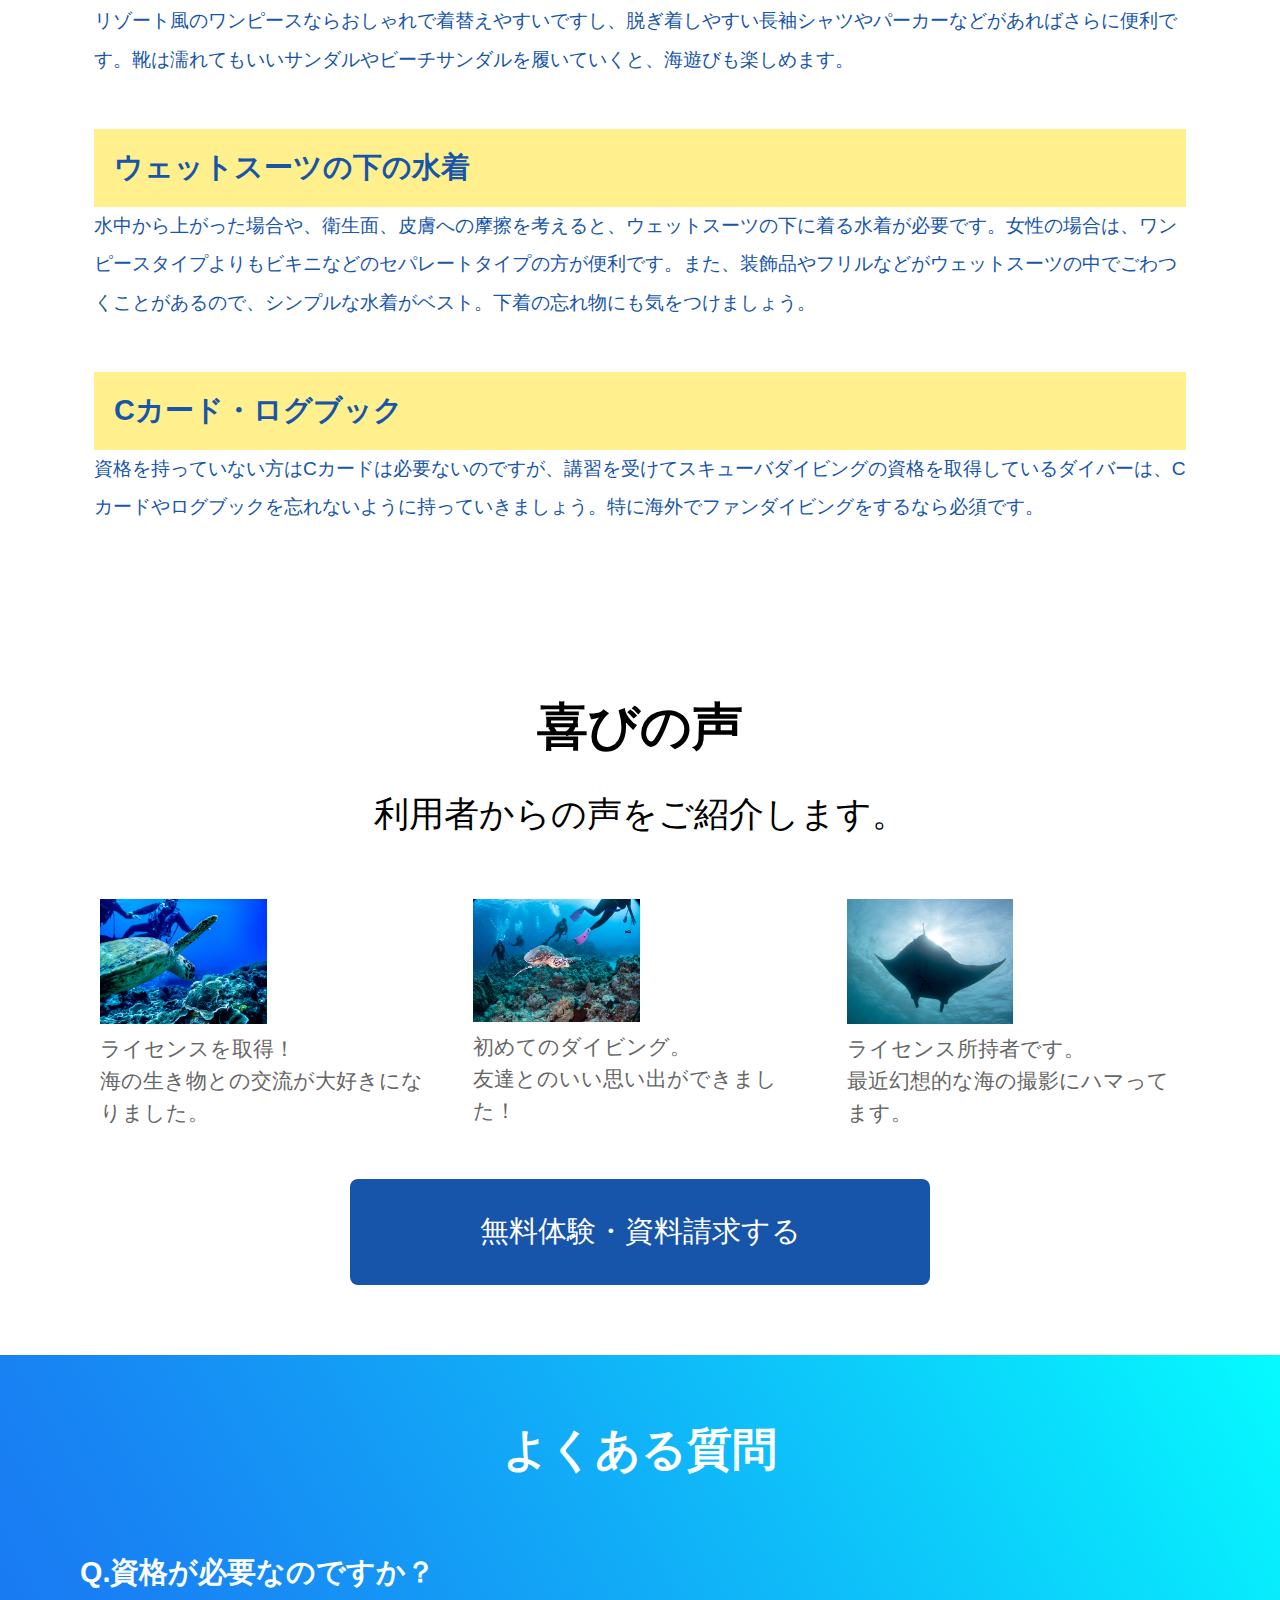
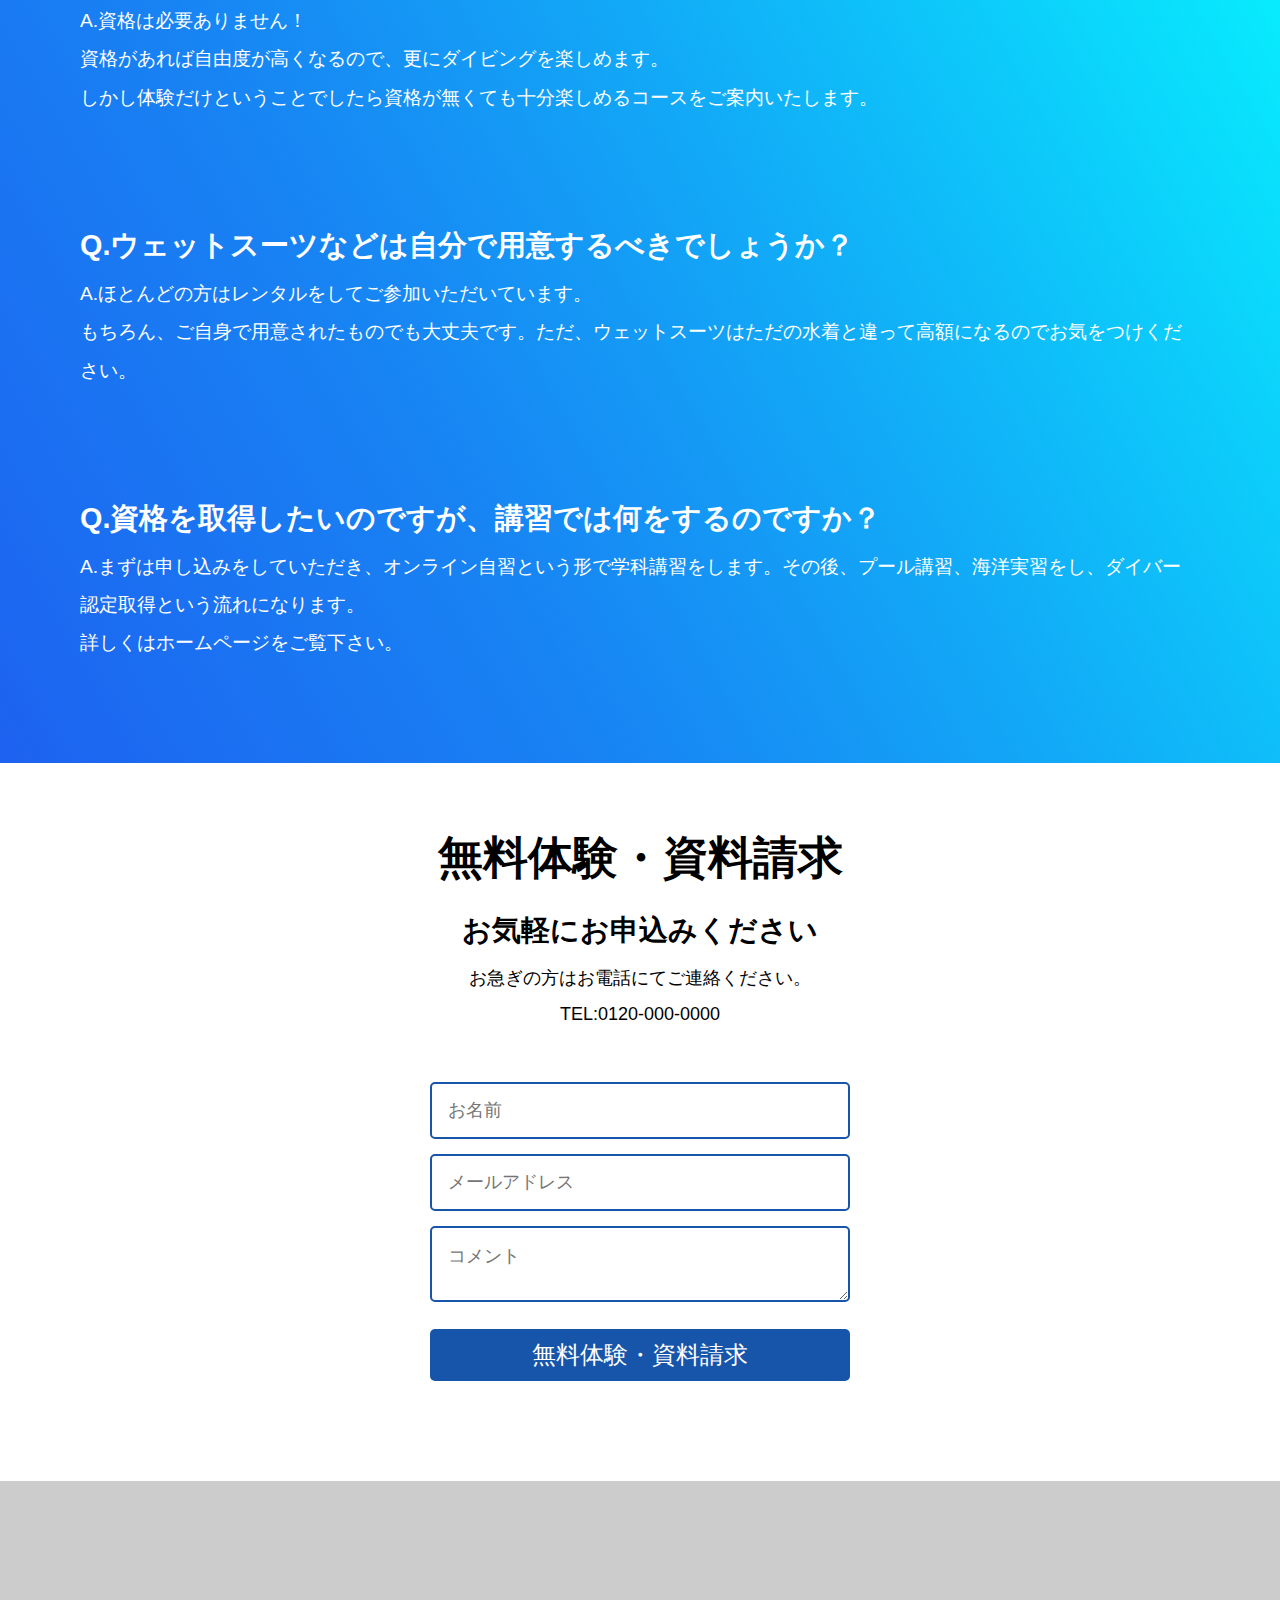
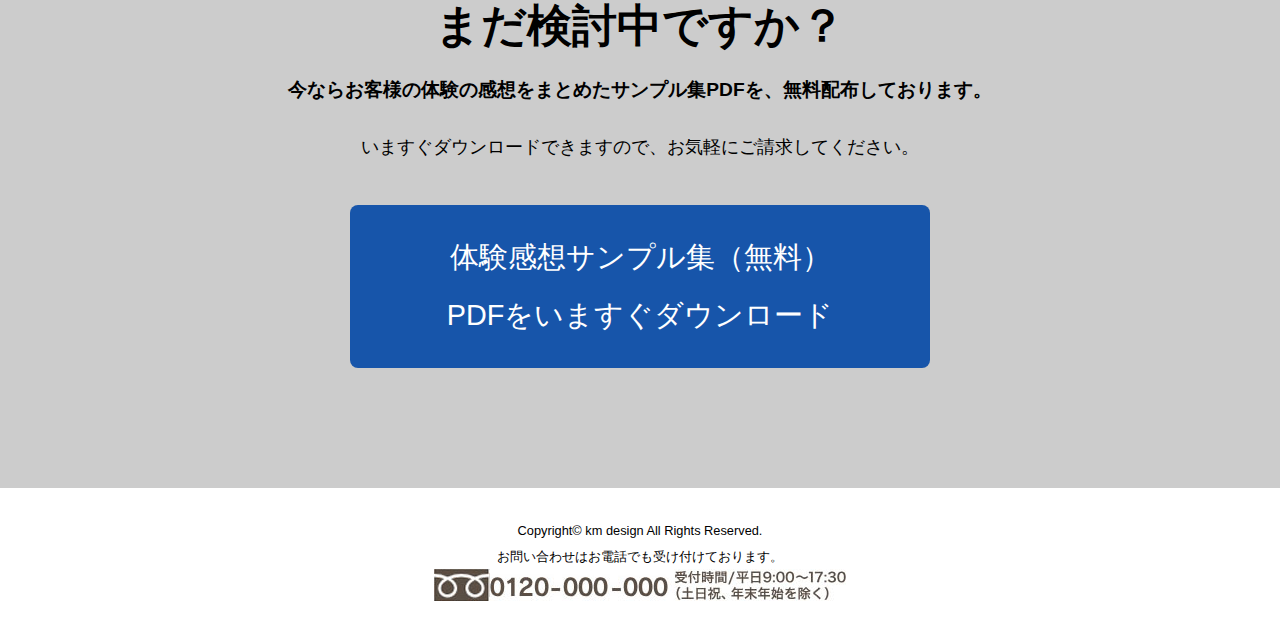
==== commit 0056ec33: "Add files via upload" ====
--- a/lp_diving/index.html
+++ b/lp_diving/index.html
@@ -20,6 +20,7 @@
 		<div class="hero">
 			<div class="heroT">海の世界を<br>覗いてみませんか？</div>
 			<div class="heroT_2">
+				<p class="cacth">一度入ればきっと楽しくなる！</p>
 				<div class="btnContactArea">
 					<a href="#cta" class="btn_blue"><span class="bl__text">資料請求・無料体験申し込み</span></a>
 				</div>
@@ -42,7 +43,7 @@
 			最近はVR（バーチャルリアリティ）の技術が発展し、実際に行かなくても景色を楽しむことができるようになりました。<br>
 			しかし私たちは今だからこそ、生で体験することの価値を見出したい！この感動を身を持って体験してもらいたい！と思うのです。</p>
 
-			<h3>スキューバダイビング</h3>
+			<h2>スキューバダイビング</h2>
 			<p>スキューバダイビングとは、スキューバという、自給気式水中呼吸装置（酸素ボンベ）を身につけて行うダイビングのことです。<br>
 			正直この酸素ボンベは想像以上の重量があり、初心者からすると、簡単に海に出ることは難しいかと思います。<br>
 			シークラブではそんな方のために、「Mini Dive」を導入しています。</p>
@@ -186,7 +187,6 @@
 	<small>Copyright&copy; km design All Rights Reserved.</small>
 	<br>お問い合わせはお電話でも受け付けております。
 	<div><img src="images/footer_tel.jpg" alt="telephone"></div>
-	<div class="footer-logo"><a href="#"><img src="images/logo.png" alt="km design"></a></div>
 </footer>
 </div>
 </body>
